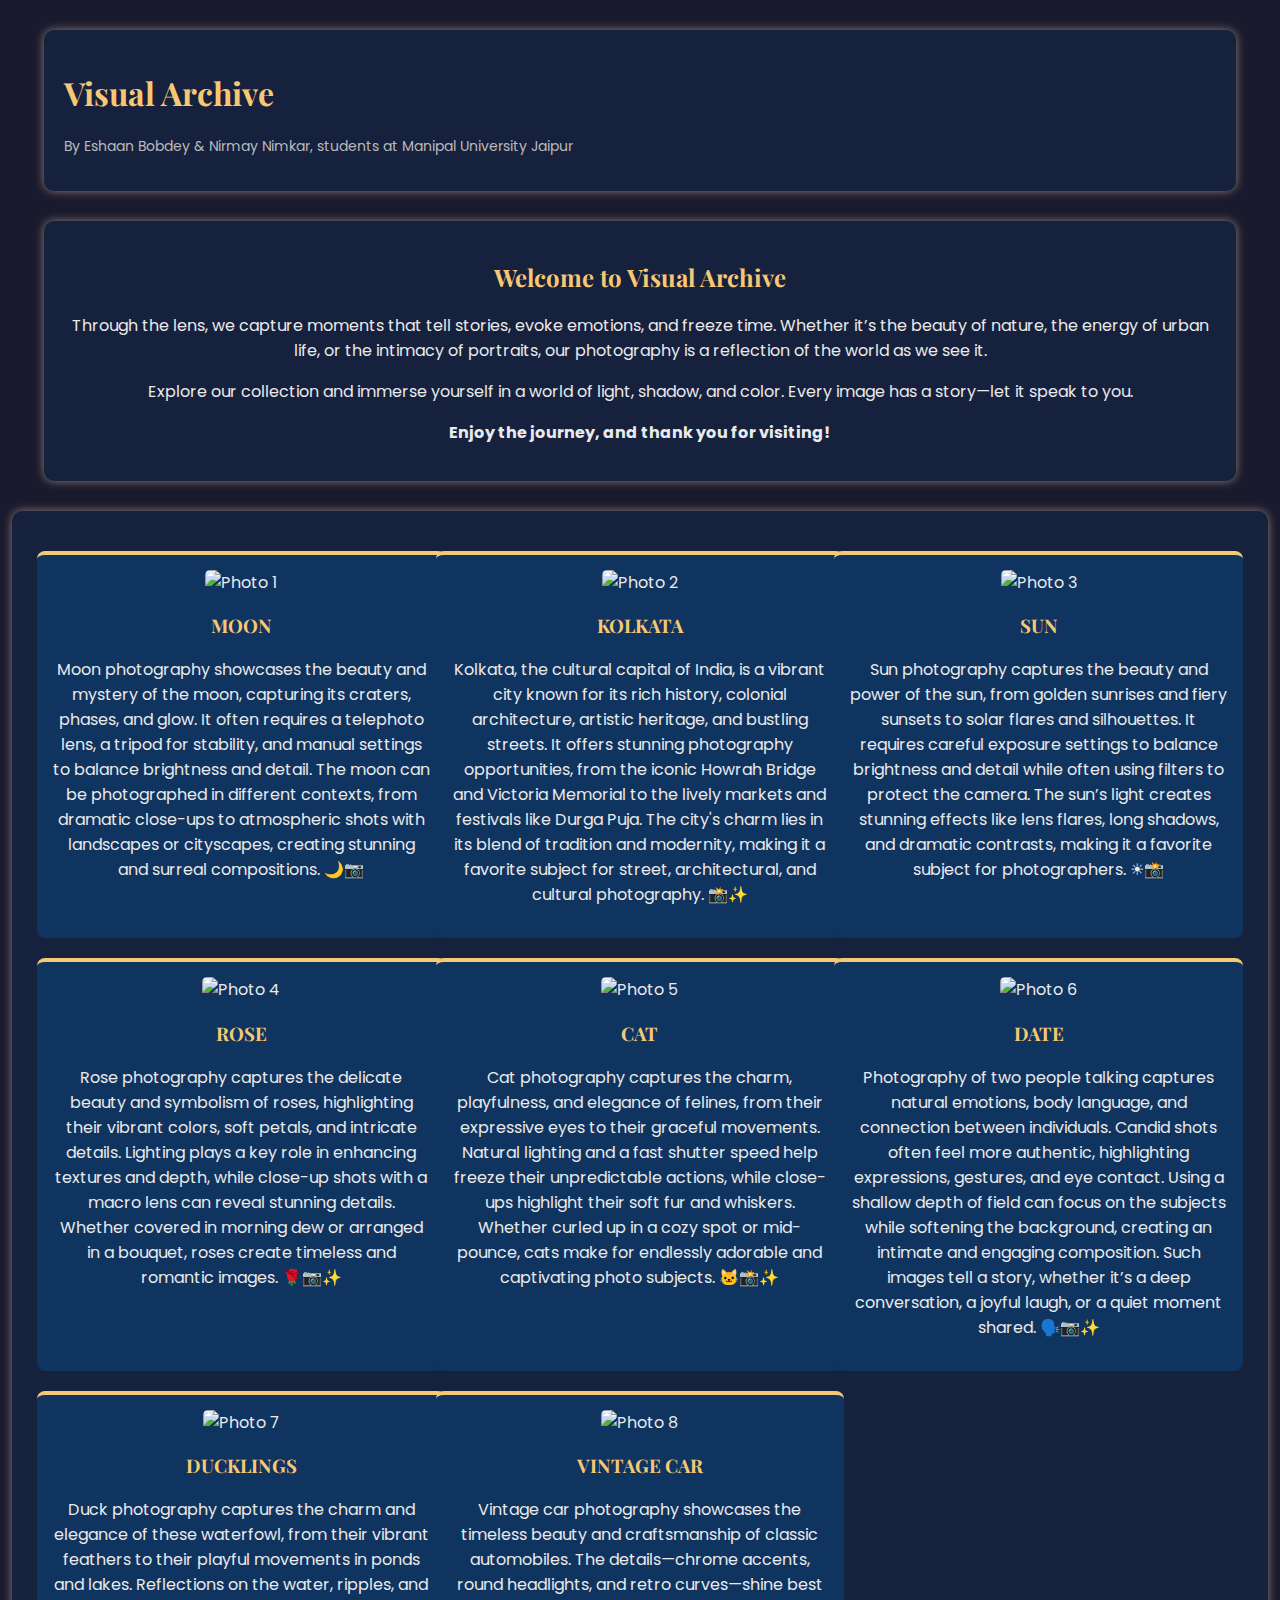
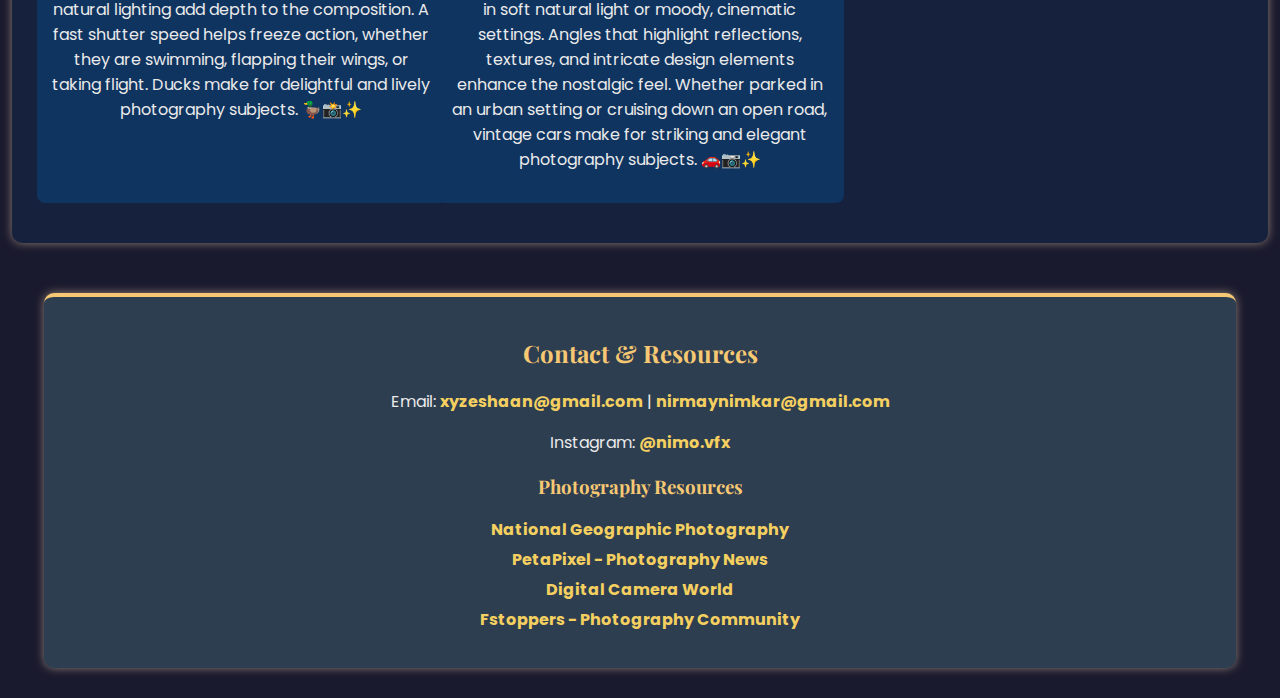
==== index.html @ 80264f7a "Add files via upload" ====
<!DOCTYPE html>
<html lang="en">
<head>
    <meta charset="UTF-8">
    <meta name="viewport" content="width=device-width, initial-scale=1.0">
    <title>Visual Archive</title>
    <link href="https://fonts.googleapis.com/css2?family=Playfair+Display:wght@500;700&family=Poppins:wght@300;400&display=swap" rel="stylesheet">
    <link rel="stylesheet" href="styles.css">
</head>
<body>

    <div class="container">
        <h1 class="site-title">Visual Archive</h1>
        <p class="credits">By Eshaan Bobdey & Nirmay Nimkar, students at Manipal University Jaipur</p>
    </div>

    <div class="container welcome-section">
        <h2>Welcome to Visual Archive</h2>
        <p>Through the lens, we capture moments that tell stories, evoke emotions, and freeze time. Whether it’s the beauty of nature, the energy of urban life, or the intimacy of portraits, our photography is a reflection of the world as we see it.</p>
        <p>Explore our collection and immerse yourself in a world of light, shadow, and color. Every image has a story—let it speak to you.</p>
        <p><strong>Enjoy the journey, and thank you for visiting!</strong></p>
    </div>

    <div class="container gallery-container">
        <div class="gallery">

            <div class="photo-card"><img src="C:\Users\ESHAAN\OneDrive\Documents\STUDY PDF\Modern Web Technologies\MWT project\images\Como limpar e energizar os cristais_ Saiba quais cuidados precisa ter.jpeg" alt="Photo 1"><h3>MOON</h3><p>Moon photography showcases the beauty and mystery of the moon, capturing its craters, phases, and glow. It often requires a telephoto lens, a tripod for stability, and manual settings to balance brightness and detail. The moon can be photographed in different contexts, from dramatic close-ups to atmospheric shots with landscapes or cityscapes, creating stunning and surreal compositions. 🌙📷</p></div>

            <div class="photo-card"><img src="C:\Users\ESHAAN\OneDrive\Documents\STUDY PDF\Modern Web Technologies\MWT project\images\8 Best Places to Visit in Kolkata, India.jpeg" alt="Photo 2"><h3>KOLKATA</h3><p>Kolkata, the cultural capital of India, is a vibrant city known for its rich history, colonial architecture, artistic heritage, and bustling streets. It offers stunning photography opportunities, from the iconic Howrah Bridge and Victoria Memorial to the lively markets and festivals like Durga Puja. The city's charm lies in its blend of tradition and modernity, making it a favorite subject for street, architectural, and cultural photography. 📸✨</p></div>

            <div class="photo-card"><img src="C:\Users\ESHAAN\OneDrive\Documents\STUDY PDF\Modern Web Technologies\MWT project\images\25 Sunset iPhone wallpaper _ Sunset iPhone background - BeCentsational.jpeg" alt="Photo 3"><h3>SUN</h3><p>Sun photography captures the beauty and power of the sun, from golden sunrises and fiery sunsets to solar flares and silhouettes. It requires careful exposure settings to balance brightness and detail while often using filters to protect the camera. The sun’s light creates stunning effects like lens flares, long shadows, and dramatic contrasts, making it a favorite subject for photographers. ☀📸</p></div>

            <div class="photo-card"><img src="C:\Users\ESHAAN\OneDrive\Documents\STUDY PDF\Modern Web Technologies\MWT project\images\Darléte de Siqueira _ Photography _ Edits _ Visuals (@flower_and_art) • Instagram-Fotos und -Videos.jpeg" alt="Photo 4"><h3>ROSE</h3><p>Rose photography captures the delicate beauty and symbolism of roses, highlighting their vibrant colors, soft petals, and intricate details. Lighting plays a key role in enhancing textures and depth, while close-up shots with a macro lens can reveal stunning details. Whether covered in morning dew or arranged in a bouquet, roses create timeless and romantic images. 🌹📷✨</p></div>

            <div class="photo-card"><img src="C:\Users\ESHAAN\OneDrive\Documents\STUDY PDF\Modern Web Technologies\MWT project\images\download (1).jpeg" alt="Photo 5"><h3>CAT</h3><p>Cat photography captures the charm, playfulness, and elegance of felines, from their expressive eyes to their graceful movements. Natural lighting and a fast shutter speed help freeze their unpredictable actions, while close-ups highlight their soft fur and whiskers. Whether curled up in a cozy spot or mid-pounce, cats make for endlessly adorable and captivating photo subjects. 🐱📸✨</p></div>

            <div class="photo-card"><img src="C:\Users\ESHAAN\OneDrive\Documents\STUDY PDF\Modern Web Technologies\MWT project\images\download.jpeg" alt="Photo 6"><h3>DATE</h3><p>Photography of two people talking captures natural emotions, body language, and connection between individuals. Candid shots often feel more authentic, highlighting expressions, gestures, and eye contact. Using a shallow depth of field can focus on the subjects while softening the background, creating an intimate and engaging composition. Such images tell a story, whether it’s a deep conversation, a joyful laugh, or a quiet moment shared. 🗣️📷✨</p></div>

            <div class="photo-card"><img src="C:\Users\ESHAAN\OneDrive\Documents\STUDY PDF\Modern Web Technologies\MWT project\images\download (2).jpeg" alt="Photo 7"><h3>DUCKLINGS</h3><p>Duck photography captures the charm and elegance of these waterfowl, from their vibrant feathers to their playful movements in ponds and lakes. Reflections on the water, ripples, and natural lighting add depth to the composition. A fast shutter speed helps freeze action, whether they are swimming, flapping their wings, or taking flight. Ducks make for delightful and lively photography subjects. 🦆📸✨</p></div>

            <div class="photo-card"><img src="C:\Users\ESHAAN\OneDrive\Documents\STUDY PDF\Modern Web Technologies\MWT project\images\car.jpeg" alt="Photo 8"><h3>VINTAGE CAR</h3><p>Vintage car photography showcases the timeless beauty and craftsmanship of classic automobiles. The details—chrome accents, round headlights, and retro curves—shine best in soft natural light or moody, cinematic settings. Angles that highlight reflections, textures, and intricate design elements enhance the nostalgic feel. Whether parked in an urban setting or cruising down an open road, vintage cars make for striking and elegant photography subjects. 🚗📷✨</p></div>

        </div>
    </div>

    <footer class="container footer">
        <h2>Contact & Resources</h2>
        <p>Email: <a href="mailto:xyzeshaan@gmail.com">xyzeshaan@gmail.com</a> | <a href="mailto:nirmaynimkar@gmail.com">nirmaynimkar@gmail.com</a></p>
        <p>Instagram: <a href="https://instagram.com/nimo.vfx" target="_blank">@nimo.vfx</a></p>
        <h3>Photography Resources</h3>
        <ul>
            <li><a href="https://www.nationalgeographic.com/photography" target="_blank">National Geographic Photography</a></li>
            <li><a href="https://petapixel.com/" target="_blank">PetaPixel - Photography News</a></li>
            <li><a href="https://www.digitalcameraworld.com/" target="_blank">Digital Camera World</a></li>
            <li><a href="https://fstoppers.com/" target="_blank">Fstoppers - Photography Community</a></li>
        </ul>
    </footer>

</body>
</html>
---- styles.css ----
/* General page styling */
body {
    font-family: 'Poppins', sans-serif;
    background: #1A1A2E;
    color: #EAEAEA;
    margin: 0;
    padding: 0;
}

/* Main content container */
.container {
    width: 90%;
    margin: 30px auto;
    background: #16213E;
    padding: 20px;
    border-radius: 10px;
    box-shadow: 0px 0px 10px rgba(255, 223, 186, 0.5);
}

/* Headings */
h1, h2, h3 {
    font-family: 'Playfair Display', serif;
    color: #F7C873;
}

.credits {
    font-size: 14px;
    color: #BBBBBB;
}

/* Welcome section */
.welcome-section {
    text-align: center;
}

/* Gallery layout */
.gallery-container {
    width: 95%;
    margin: auto;
}

.gallery {
    display: grid;
    grid-template-columns: repeat(auto-fit, minmax(300px, 1fr));
    gap: 20px;
    padding: 20px;
    justify-items: center;
}

/* Photo card styling */
.photo-card {
    background: #0F3460;
    padding: 15px;
    border-radius: 8px;
    text-align: center;
    border-top: 4px solid #F7C873;
    width: 100%;
    max-width: 400px;
}

/* Image styling */
.photo-card img {
    width: 100%;
    max-width: 600px;
    height: 300px;
    object-fit: cover;
    border-radius: 5px;
}

/* Footer styling */
.footer {
    text-align: center;
    margin-top: 50px;
    padding: 20px;
    background: #2C3E50;
    border-top: 4px solid #F7C873;
    border-radius: 10px;
}

/* Footer links */
.footer a {
    color: #F5D061;
    text-decoration: none;
    font-weight: bold;
}

.footer a:hover {
    text-decoration: underline;
}

/* Footer list */
.footer ul {
    list-style: none;
    padding: 0;
}

.footer ul li {
    margin: 5px 0;
}

/* Login form container */
.login-container {
    width: 40%;
    margin: 10% auto;
    background: #16213E;
    padding: 40px;
    border-radius: 10px;
    text-align: center;
    box-shadow: 0px 0px 15px rgba(255, 223, 186, 0.5);
}

/* Login form text */
.login-text {
    margin-bottom: 20px;
    color: #F5D061;
}

/* Login input fields */
.login-form input {
    width: 90%;
    padding: 10px;
    margin: 10px 0;
    border-radius: 5px;
    border: none;
    font-size: 16px;
    background: #0F3460;
    color: #EAEAEA;
}

/* Login button */
.login-form button {
    width: 95%;
    padding: 10px;
    background: #F7C873;
    border: none;
    border-radius: 5px;
    font-size: 18px;
    cursor: pointer;
    font-weight: bold;
}

.login-form button:hover {
    background: #D4AF37;
}
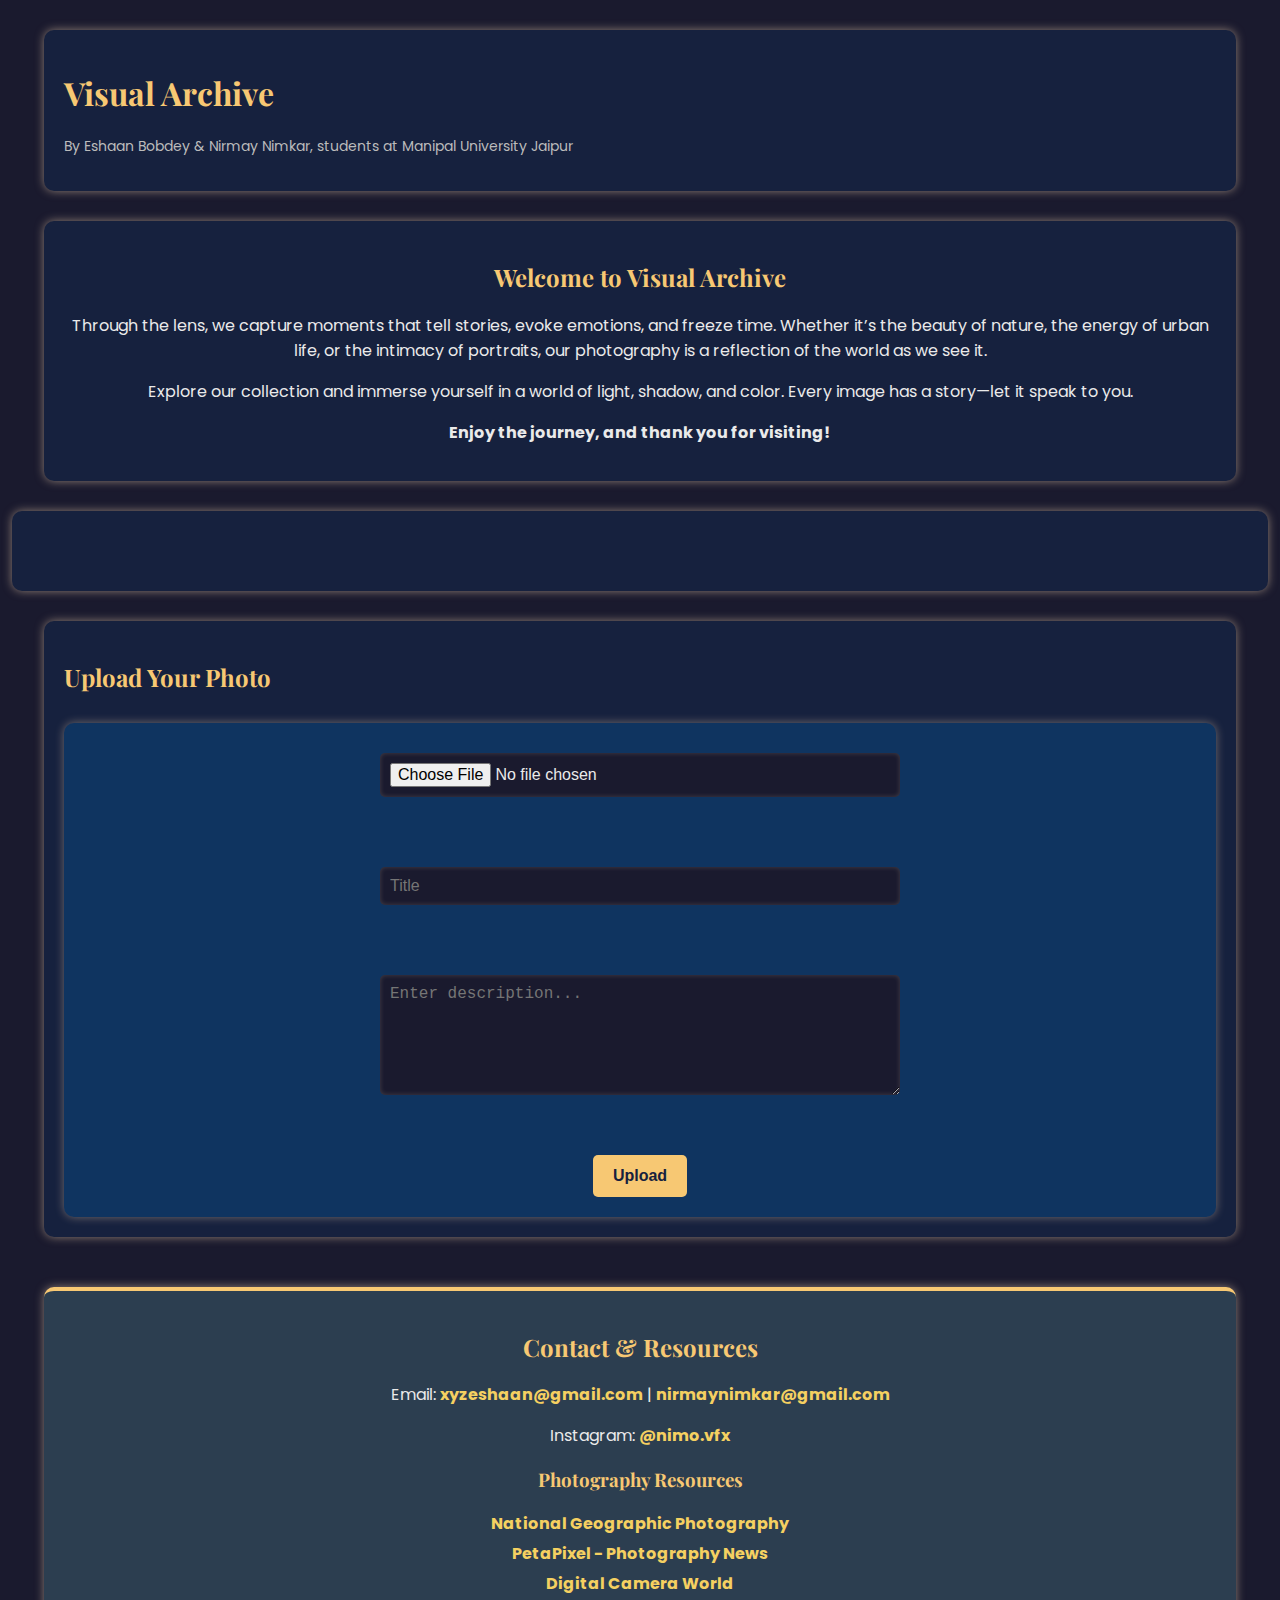
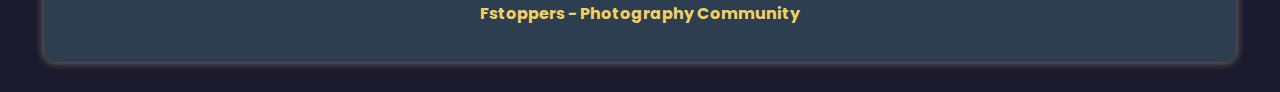
==== commit c538a940: "Add files via upload" ====
--- a/index.html
+++ b/index.html
@@ -23,24 +23,18 @@
 
     <div class="container gallery-container">
         <div class="gallery">
+            <!-- Preloaded cards here (optional) -->
+        </div>
+    </div>
 
-            <div class="photo-card"><img src="C:\Users\ESHAAN\OneDrive\Documents\STUDY PDF\Modern Web Technologies\MWT project\images\Como limpar e energizar os cristais_ Saiba quais cuidados precisa ter.jpeg" alt="Photo 1"><h3>MOON</h3><p>Moon photography showcases the beauty and mystery of the moon, capturing its craters, phases, and glow. It often requires a telephoto lens, a tripod for stability, and manual settings to balance brightness and detail. The moon can be photographed in different contexts, from dramatic close-ups to atmospheric shots with landscapes or cityscapes, creating stunning and surreal compositions. 🌙📷</p></div>
-
-            <div class="photo-card"><img src="C:\Users\ESHAAN\OneDrive\Documents\STUDY PDF\Modern Web Technologies\MWT project\images\8 Best Places to Visit in Kolkata, India.jpeg" alt="Photo 2"><h3>KOLKATA</h3><p>Kolkata, the cultural capital of India, is a vibrant city known for its rich history, colonial architecture, artistic heritage, and bustling streets. It offers stunning photography opportunities, from the iconic Howrah Bridge and Victoria Memorial to the lively markets and festivals like Durga Puja. The city's charm lies in its blend of tradition and modernity, making it a favorite subject for street, architectural, and cultural photography. 📸✨</p></div>
-
-            <div class="photo-card"><img src="C:\Users\ESHAAN\OneDrive\Documents\STUDY PDF\Modern Web Technologies\MWT project\images\25 Sunset iPhone wallpaper _ Sunset iPhone background - BeCentsational.jpeg" alt="Photo 3"><h3>SUN</h3><p>Sun photography captures the beauty and power of the sun, from golden sunrises and fiery sunsets to solar flares and silhouettes. It requires careful exposure settings to balance brightness and detail while often using filters to protect the camera. The sun’s light creates stunning effects like lens flares, long shadows, and dramatic contrasts, making it a favorite subject for photographers. ☀📸</p></div>
-
-            <div class="photo-card"><img src="C:\Users\ESHAAN\OneDrive\Documents\STUDY PDF\Modern Web Technologies\MWT project\images\Darléte de Siqueira _ Photography _ Edits _ Visuals (@flower_and_art) • Instagram-Fotos und -Videos.jpeg" alt="Photo 4"><h3>ROSE</h3><p>Rose photography captures the delicate beauty and symbolism of roses, highlighting their vibrant colors, soft petals, and intricate details. Lighting plays a key role in enhancing textures and depth, while close-up shots with a macro lens can reveal stunning details. Whether covered in morning dew or arranged in a bouquet, roses create timeless and romantic images. 🌹📷✨</p></div>
-
-            <div class="photo-card"><img src="C:\Users\ESHAAN\OneDrive\Documents\STUDY PDF\Modern Web Technologies\MWT project\images\download (1).jpeg" alt="Photo 5"><h3>CAT</h3><p>Cat photography captures the charm, playfulness, and elegance of felines, from their expressive eyes to their graceful movements. Natural lighting and a fast shutter speed help freeze their unpredictable actions, while close-ups highlight their soft fur and whiskers. Whether curled up in a cozy spot or mid-pounce, cats make for endlessly adorable and captivating photo subjects. 🐱📸✨</p></div>
-
-            <div class="photo-card"><img src="C:\Users\ESHAAN\OneDrive\Documents\STUDY PDF\Modern Web Technologies\MWT project\images\download.jpeg" alt="Photo 6"><h3>DATE</h3><p>Photography of two people talking captures natural emotions, body language, and connection between individuals. Candid shots often feel more authentic, highlighting expressions, gestures, and eye contact. Using a shallow depth of field can focus on the subjects while softening the background, creating an intimate and engaging composition. Such images tell a story, whether it’s a deep conversation, a joyful laugh, or a quiet moment shared. 🗣️📷✨</p></div>
-
-            <div class="photo-card"><img src="C:\Users\ESHAAN\OneDrive\Documents\STUDY PDF\Modern Web Technologies\MWT project\images\download (2).jpeg" alt="Photo 7"><h3>DUCKLINGS</h3><p>Duck photography captures the charm and elegance of these waterfowl, from their vibrant feathers to their playful movements in ponds and lakes. Reflections on the water, ripples, and natural lighting add depth to the composition. A fast shutter speed helps freeze action, whether they are swimming, flapping their wings, or taking flight. Ducks make for delightful and lively photography subjects. 🦆📸✨</p></div>
-
-            <div class="photo-card"><img src="C:\Users\ESHAAN\OneDrive\Documents\STUDY PDF\Modern Web Technologies\MWT project\images\car.jpeg" alt="Photo 8"><h3>VINTAGE CAR</h3><p>Vintage car photography showcases the timeless beauty and craftsmanship of classic automobiles. The details—chrome accents, round headlights, and retro curves—shine best in soft natural light or moody, cinematic settings. Angles that highlight reflections, textures, and intricate design elements enhance the nostalgic feel. Whether parked in an urban setting or cruising down an open road, vintage cars make for striking and elegant photography subjects. 🚗📷✨</p></div>
-
-        </div>
+    <div class="container">
+        <h2>Upload Your Photo</h2>
+        <form id="uploadForm">
+            <input type="file" id="imageInput" accept="image/*" required><br><br>
+            <input type="text" id="titleInput" placeholder="Title" required><br><br>
+            <textarea id="descInput" placeholder="Enter description..." required></textarea><br><br>
+            <button type="submit">Upload</button>
+        </form>
     </div>
 
     <footer class="container footer">
@@ -56,5 +50,7 @@
         </ul>
     </footer>
 
+    <script src="script.js"></script>
 </body>
 </html>
+
--- a/styles.css
+++ b/styles.css
@@ -143,3 +143,163 @@
     background: #D4AF37;
 }
 
+
+/* Upload Form Styling */
+#uploadForm {
+    display: flex;
+    flex-direction: column;
+    align-items: center;
+    background: #0F3460;
+    padding: 20px;
+    border-radius: 10px;
+    box-shadow: 0px 0px 10px rgba(255, 223, 186, 0.4);
+    margin-top: 30px;
+}
+
+#uploadForm input[type="file"],
+#uploadForm input[type="text"],
+#uploadForm textarea {
+    width: 90%;
+    max-width: 500px;
+    padding: 10px;
+    margin: 10px 0;
+    border-radius: 5px;
+    border: none;
+    font-size: 16px;
+    background: #1A1A2E;
+    color: #EAEAEA;
+    box-shadow: inset 0 0 5px rgba(255, 223, 186, 0.2);
+}
+
+#uploadForm textarea {
+    resize: vertical;
+    min-height: 100px;
+}
+
+#uploadForm button {
+    background: #F7C873;
+    color: #16213E;
+    padding: 12px 20px;
+    font-size: 16px;
+    font-weight: bold;
+    border: none;
+    border-radius: 5px;
+    cursor: pointer;
+    transition: background 0.3s ease;
+}
+
+#uploadForm button:hover {
+    background: #D4AF37;
+}
+
+
+/* Upload Form Styling */
+#uploadForm {
+    display: flex;
+    flex-direction: column;
+    align-items: center;
+    background: #0F3460;
+    padding: 20px;
+    border-radius: 10px;
+    box-shadow: 0px 0px 10px rgba(255, 223, 186, 0.4);
+    margin-top: 30px;
+}
+
+#uploadForm input[type="file"],
+#uploadForm input[type="text"],
+#uploadForm textarea {
+    width: 90%;
+    max-width: 500px;
+    padding: 10px;
+    margin: 10px 0;
+    border-radius: 5px;
+    border: none;
+    font-size: 16px;
+    background: #1A1A2E;
+    color: #EAEAEA;
+    box-shadow: inset 0 0 5px rgba(255, 223, 186, 0.2);
+}
+
+#uploadForm textarea {
+    resize: vertical;
+    min-height: 100px;
+}
+
+#uploadForm button {
+    background: #F7C873;
+    color: #16213E;
+    padding: 12px 20px;
+    font-size: 16px;
+    font-weight: bold;
+    border: none;
+    border-radius: 5px;
+    cursor: pointer;
+    transition: background 0.3s ease;
+}
+
+#uploadForm button:hover {
+    background: #D4AF37;
+}
+
+/* Fullscreen Image Modal */
+.image-modal {
+    position: fixed;
+    top: 0;
+    left: 0;
+    width: 100vw;
+    height: 100vh;
+    background-color: rgba(0, 0, 0, 0.85);
+    display: flex;
+    justify-content: center;
+    align-items: center;
+    z-index: 1000;
+}
+
+.image-modal-content {
+    position: relative;
+    max-width: 90%;
+    max-height: 90%;
+    overflow: hidden;
+    background-color: #0F3460;
+    border-radius: 10px;
+    padding: 10px;
+}
+
+.image-modal-content img {
+    width: 100%;
+    height: auto;
+    border-radius: 8px;
+}
+
+.close-btn {
+    position: absolute;
+    top: 10px;
+    right: 15px;
+    font-size: 28px;
+    font-weight: bold;
+    color: #fff;
+    cursor: pointer;
+    z-index: 1001;
+}
+
+.close-btn:hover {
+    color: #F7C873;
+}
+
+
+.delete-btn {
+    background: #e74c3c;
+    color: white;
+    padding: 8px 14px;
+    border: none;
+    border-radius: 5px;
+    margin-top: 10px;
+    font-weight: bold;
+    cursor: pointer;
+    transition: background 0.3s ease;
+}
+
+.delete-btn:hover {
+    background: #c0392b;
+}
+
